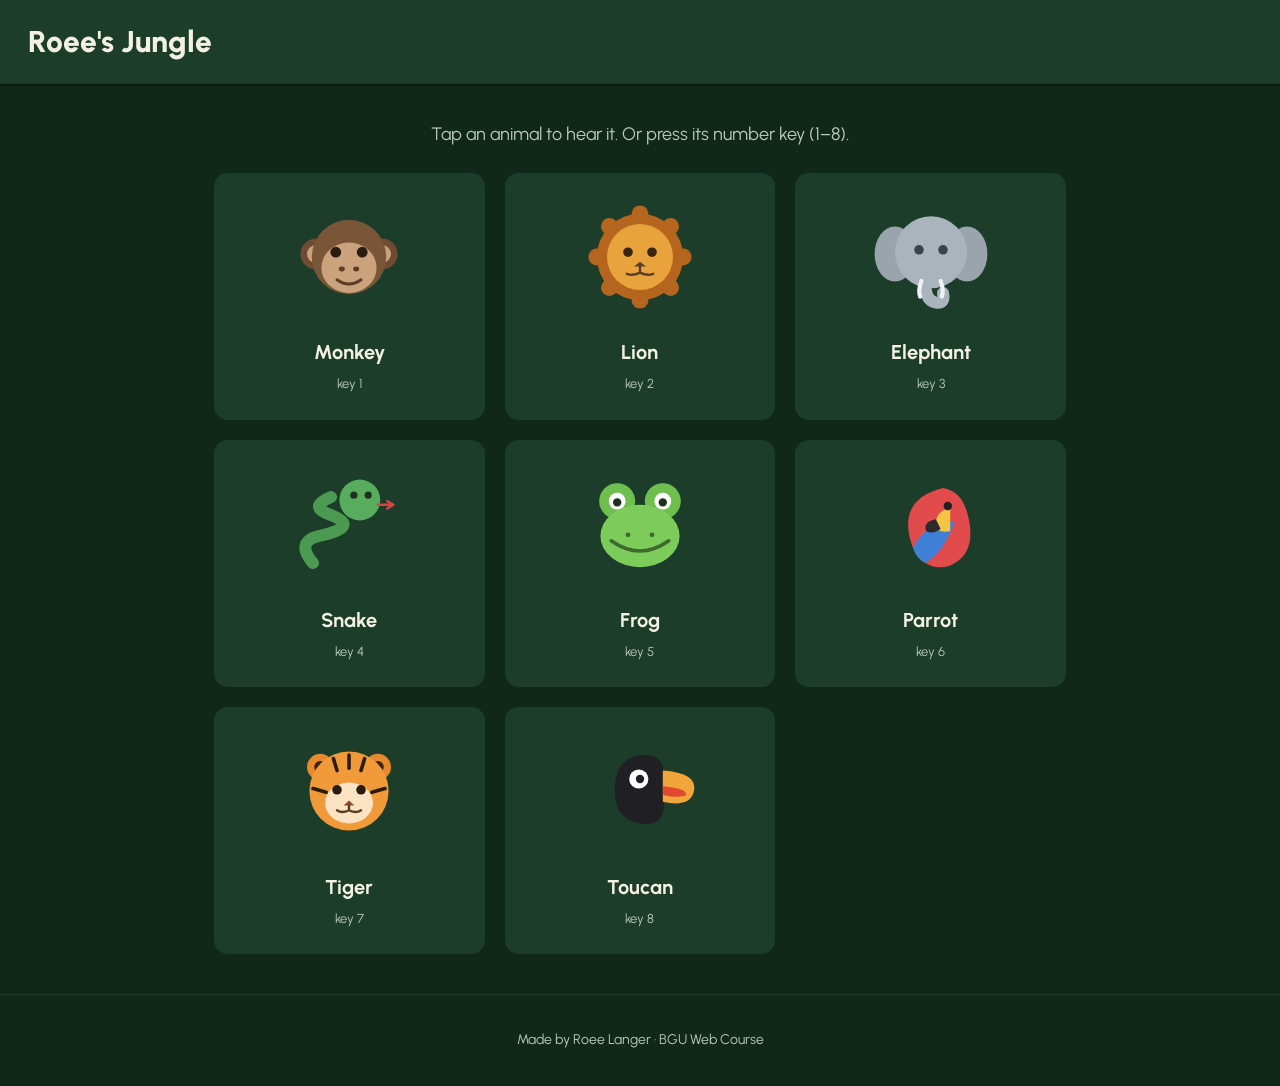
==== Exercise 3 -JS/index.html @ cf727a4c "added Ex 3 scaffold" ====
<!DOCTYPE html>
<html lang="en">
<head>
    <meta charset="UTF-8">
    <meta name="viewport" content="width=device-width, initial-scale=1.0">
    <title>Roee's Jungle</title>
    <link rel="stylesheet" href="styles.css">
    <link rel="preconnect" href="https://fonts.googleapis.com">
    <link rel="preconnect" href="https://fonts.gstatic.com" crossorigin>
    <link href="https://fonts.googleapis.com/css2?family=Urbanist:wght@400;600;800&display=swap" rel="stylesheet">
</head>
<body>
    <header class="top">
        <h1>Roee's Jungle</h1>
    </header>

    <p class="intro">
        Tap an animal to hear it. Or press its number key (1–8).
    </p>

    <!-- cards are built by script.js from the animals list -->
    <main id="jungle" class="jungle"></main>

    <footer class="foot">
        <p>Made by Roee Langer · BGU Web Course</p>
    </footer>

    <script src="script.js"></script>
</body>
</html>
---- Exercise 3 -JS/styles.css ----
:root {
    --deep: #10281a;
    --leaf: #1c3d29;
    --moss: #2f5d3e;
    --lime: #8fd694;
    --cream: #f3f0e4;
    --muted: #b9c9ba;
}

* {
    box-sizing: border-box;
}

body {
    margin: 0;
    font-family: "Urbanist", sans-serif;
    background: var(--deep);
    color: var(--cream);
    line-height: 1.6;
}

.top {
    display: flex;
    justify-content: space-between;
    align-items: center;
    flex-wrap: wrap;
    gap: 12px;
    padding: 18px 28px;
    background: var(--leaf);
    border-bottom: 2px solid #0a1a11;
}

.top h1 {
    margin: 0;
    font-size: 30px;
    font-weight: 800;
}

.intro {
    text-align: center;
    color: var(--muted);
    font-size: 18px;
    margin: 34px 20px 10px;
}

.jungle {
    display: grid;
    grid-template-columns: repeat(auto-fill, minmax(200px, 1fr));
    gap: 20px;
    max-width: 900px;
    margin: 24px auto 40px;
    padding: 0 24px;
}

.card {
    background: var(--leaf);
    border-radius: 14px;
    padding: 22px 16px;
    text-align: center;
    cursor: pointer;
    border: 2px solid transparent;
    transition: transform 0.15s ease, border-color 0.15s ease;
}

.card:hover {
    transform: translateY(-6px);
    border-color: var(--moss);
}

/* small bounce when an animal is played */
.card.playing {
    animation: pop 0.35s ease;
    border-color: var(--lime);
}

@keyframes pop {
    50% { transform: scale(1.08); }
}

.card img {
    width: 120px;
    height: 120px;
}

.card h3 {
    margin: 12px 0 2px;
    font-size: 20px;
}

.card .key {
    font-size: 13px;
    color: var(--muted);
}

.foot {
    text-align: center;
    color: var(--muted);
    font-size: 14px;
    padding: 20px;
    border-top: 1px solid var(--leaf);
}

@media (max-width: 500px) {
    .top { justify-content: center; }
    .jungle { grid-template-columns: 1fr 1fr; }
    .card img { width: 90px; height: 90px; }
}
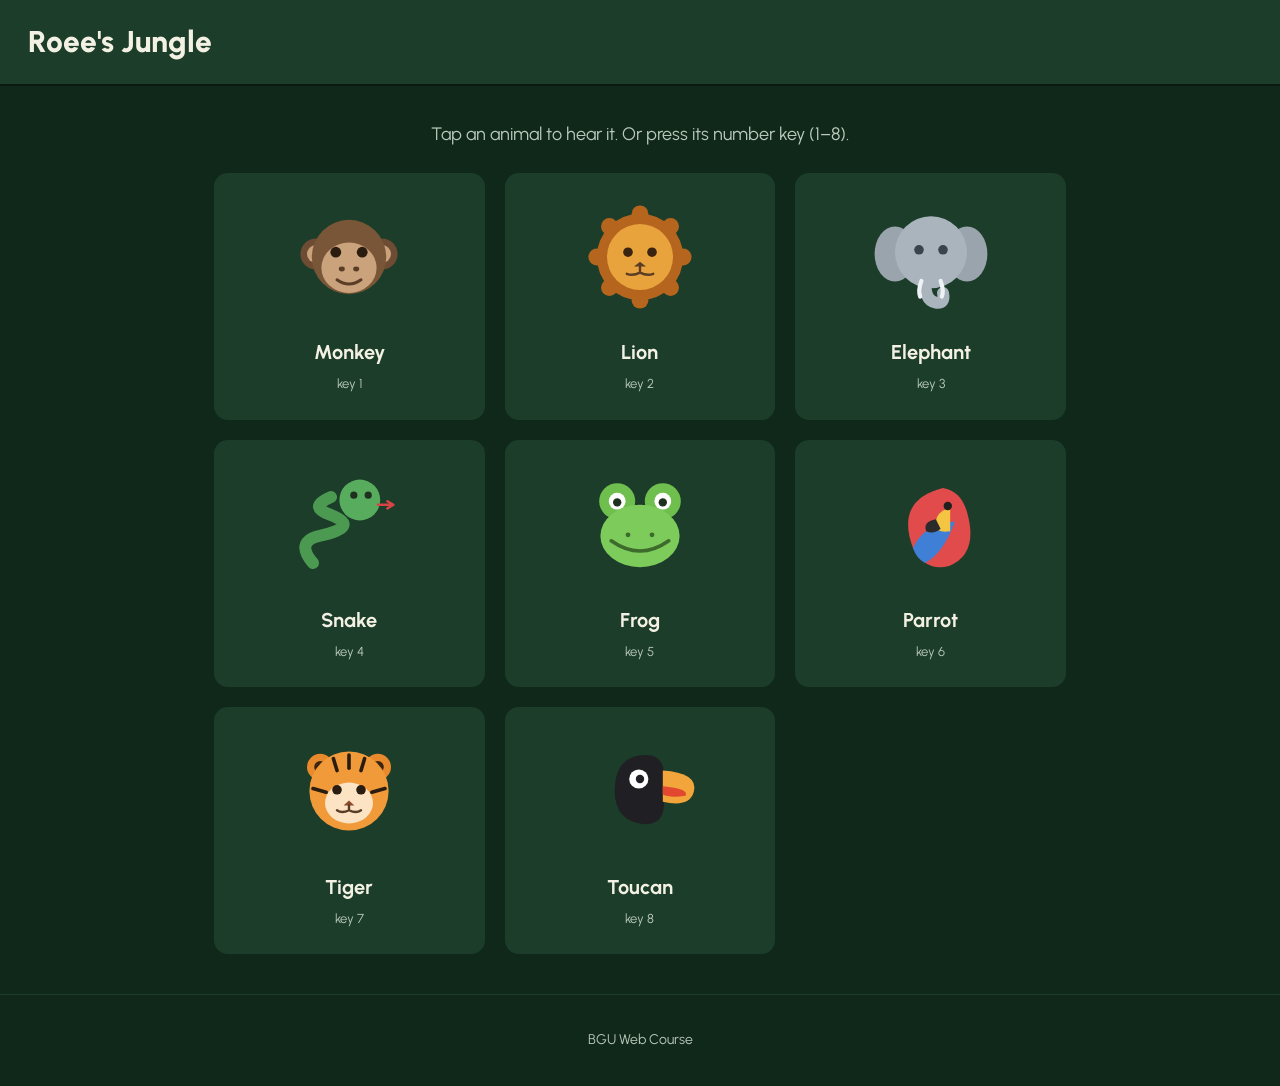
==== commit 4145af4d: "finialising home exercises" ====
--- a/Exercise 3 -JS/index.html
+++ b/Exercise 3 -JS/index.html
@@ -22,7 +22,7 @@
     <main id="jungle" class="jungle"></main>
 
     <footer class="foot">
-        <p>Made by Roee Langer · BGU Web Course</p>
+        <p>BGU Web Course</p>
     </footer>
 
     <script src="script.js"></script>
